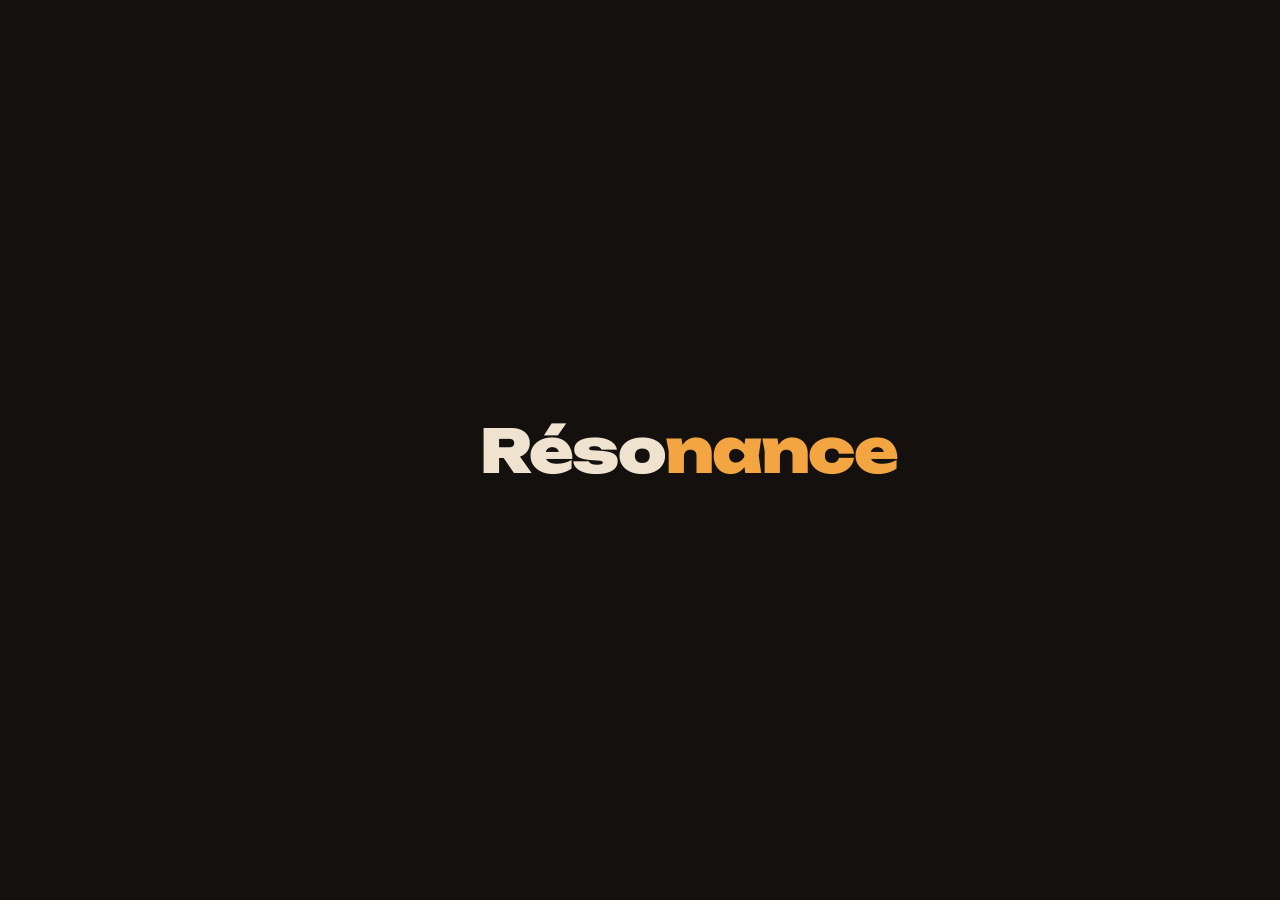
==== index.html @ 9dc9c5d4 "Accessibilité : jeu dans <main> (rendu identique), cache resonance-1.3.5, docs de cadrage Co-Authore" ====
<!doctype html><html lang="fr"><head><meta charset="utf-8">
<meta name="viewport" content="width=device-width,initial-scale=1,maximum-scale=1,user-scalable=no,viewport-fit=cover">
<meta http-equiv="Content-Security-Policy" content="default-src 'self'; script-src 'self' 'sha256-vw1AL+3OFJyM3kdV6psMzEwLmkHT+5RRcSeBgv981Lk='; style-src 'self' 'unsafe-inline'; img-src 'self' data: blob:; media-src 'self' data: blob:; font-src 'self' data:; connect-src 'self' data: blob:; worker-src 'self'; manifest-src 'self'; object-src 'none'; base-uri 'none'; form-action 'none'">
<style>[hidden]{display:none!important}body{margin:0;font:14px system-ui,sans-serif}img{max-width:100%}:root{padding-top:env(safe-area-inset-top,0px);padding-bottom:env(safe-area-inset-bottom,0px)}</style><meta name="theme-color" content="#13100e">
<meta name="description" content="Jeu de réflexion gratuit et hors ligne : croise deux ondes au même instant pour allumer les nœuds. Campagne, défi du jour, duel et mode zen, sur mobile et web.">
<meta name="mobile-web-app-capable" content="yes">
<meta name="apple-mobile-web-app-capable" content="yes">
<meta name="apple-mobile-web-app-status-bar-style" content="black-translucent">
<meta name="apple-mobile-web-app-title" content="Résonance">
<link rel="manifest" href="resonance.webmanifest">
<link rel="icon" type="image/png" href="icons/favicon-48.png">
<link rel="apple-touch-icon" href="icons/apple-touch-icon.png">
<title>Jeu de réflexion gratuit : croise les ondes | Résonance</title>
<link rel="canonical" href="https://resonance-jeu.github.io/">
<meta property="og:type" content="website">
<meta property="og:site_name" content="Résonance">
<meta property="og:locale" content="fr_FR">
<meta property="og:title" content="Jeu de réflexion gratuit : croise les ondes | Résonance">
<meta property="og:description" content="Jeu de réflexion gratuit et hors ligne : croise deux ondes au même instant pour allumer les nœuds. Campagne, défi du jour, duel et mode zen, sur mobile et web.">
<meta property="og:url" content="https://resonance-jeu.github.io/">
<meta property="og:image" content="https://resonance-jeu.github.io/og-image.png">
<meta property="og:image:width" content="1200">
<meta property="og:image:height" content="630">
<meta property="og:image:alt" content="Résonance : deux ondes concentriques qui se croisent sous un nœud safran">
<meta name="twitter:card" content="summary_large_image">
<link rel="preload" href="fonts/unbounded-latin-900-normal.woff2" as="font" type="font/woff2" crossorigin>
<link rel="stylesheet" href="css/polices.css?v=resonance-1.3.5">
<link rel="stylesheet" href="css/jeu.css?v=resonance-1.3.5">
</head><body>
<noscript><p style="padding:24px;font:16px/1.5 system-ui,sans-serif">Résonance est un jeu de réflexion gratuit : croise deux ondes au même instant pour allumer les nœuds. Jeu d'ondes tactile, jouable hors ligne sur mobile et dans le navigateur. Active JavaScript pour jouer.</p></noscript>

<main>
<canvas id="c" data-ia="a_canvas"></canvas>

<div class="hud" id="hud" hidden>
  <div class="l">
    <button class="menubtn" id="toMenu" data-ia="a_menu"><svg viewBox="0 0 16 16" fill="none" stroke="currentColor" stroke-width="1.8" stroke-linecap="round"><path d="M3 4h10M3 8h10M3 12h10"/></svg></button>
    <div><span id="lvlLabel"></span><b id="lvl">1</b></div>
  </div>
  <div class="pulses" id="pulses" data-ia="a_pulses"></div>
  <div class="r"><span id="scoreLabel"></span><b id="score">0</b></div>
</div>
<button class="freezebtn" id="freezeBtn" hidden data-ia="a_freeze"><span data-i="freeze"></span><b id="freezeN">0</b></button>

<div class="duel top" id="duelTop" hidden><span data-i="p2"></span><b id="d2">0</b><div class="pulses" id="dp2"></div></div>
<div class="duel bot" id="duelBot" hidden>
  <button class="menubtn" id="toMenu2" data-ia="a_menu"><svg viewBox="0 0 16 16" fill="none" stroke="currentColor" stroke-width="1.8" stroke-linecap="round"><path d="M3 4h10M3 8h10M3 12h10"/></svg></button>
  <span data-i="p1"></span><b id="d1">0</b><div class="pulses" id="dp1"></div>
</div>

<div class="edtop" id="edTop" hidden>
  <button class="menubtn" id="toMenu3" data-ia="a_menu"><svg viewBox="0 0 16 16" fill="none" stroke="currentColor" stroke-width="1.8" stroke-linecap="round"><path d="M3 4h10M3 8h10M3 12h10"/></svg></button>
  <div class="grow"><span data-i="ed_title"></span><b id="edCount"></b></div>
  <div class="stepper" data-ia="a_pulses_ed"><button id="pMinus" data-ia="a_minus">−</button><span id="pVal">3</span><button id="pPlus" data-ia="a_plus">+</button></div>
  <button class="btn small" id="edTest" data-i="ed_test"></button>
  <button class="btn small ghost" id="edCode" data-i="ed_code"></button>
</div>
<div class="edtools" id="edTools" hidden></div>

<div class="tip" id="tip" hidden></div>
<div class="banner" id="banner"></div>
<div class="toast" id="toast" role="status"></div>

<div class="overlay" id="menu" hidden>
  <h1><span class="kicker" data-i="kicker"></span> Réso<em>nance</em></h1>
  <p class="rules" data-i="rules"></p>
  <div class="modes">
    <button class="mode" id="mTuto"><strong data-i="m_tuto"></strong><small id="tutoLine"></small></button>
    <button class="mode" id="mCamp"><strong data-i="m_camp"></strong><small><span data-i="stars"></span> <b id="campStars">0</b></small></button>
    <button class="mode" id="mArcade"><strong data-i="m_arcade"></strong><small><span data-i="record"></span> <b id="bestArcade">0</b></small></button>
    <button class="mode" id="mDaily"><strong data-i="m_daily"></strong><small id="dailyLine"></small></button>
    <button class="mode" id="mPuzzle"><strong data-i="m_puzzle"></strong><small><span data-i="solved"></span> <b id="puzCount">0</b></small></button>
    <button class="mode" id="mChrono"><strong data-i="m_chrono"></strong><small><span data-i="record"></span> <b id="bestChrono">0</b></small></button>
    <button class="mode" id="mSurv"><strong data-i="m_surv"></strong><small><span data-i="record"></span> <b id="bestSurv">0 s</b></small></button>
    <button class="mode" id="mRhythm"><strong data-i="m_rhythm"></strong><small><span data-i="record"></span> <b id="bestRhythm">0</b></small></button>
    <button class="mode" id="mMelody"><strong data-i="m_melody"></strong><small><span data-i="record"></span> <b id="bestMelody">0</b></small></button>
    <button class="mode" id="mCoop"><strong data-i="m_coop"></strong><small><span data-i="level"></span> <b id="bestCoop">0</b></small></button>
    <button class="mode" id="mDuel"><strong data-i="m_duel"></strong><small data-i="duel_sub"></small></button>
    <button class="mode" id="mZen"><strong data-i="m_zen"></strong><small><span data-i="nodes"></span> <b id="zenCount">0</b></small></button>
    <button class="mode" id="mEditor"><strong data-i="m_editor"></strong><small data-i="editor_sub"></small></button>
  </div>
  <div class="themes">
    <div class="lbl" id="totalLine"></div>
    <div class="swatches" id="swatches"></div>
  </div>
  <div class="others">
    <div class="lbl" data-i="others"></div>
    <div class="others-list" id="othersList"></div>
  </div>
  <div class="links">
    <button class="linkbtn" id="openStats"><span data-i="link_ach"></span> · <span id="achCount">0</span></button>
    <button class="linkbtn" id="openSet" data-i="link_set"></button>
  </div>
</div>

<div class="overlay solid" id="campView" hidden>
  <div class="kicker" data-i="m_camp"></div>
  <h2 class="big" style="font-size:clamp(34px,10vw,60px)" data-i="camp_title"></h2>
  <p id="campSum"></p>
  <div id="campWorlds" style="display:grid;gap:4px;width:100%;max-width:620px"></div>
  <div class="row"><button class="btn" id="closeCamp" data-i="menu"></button></div>
</div>

<div class="overlay solid" id="setView" hidden>
  <div class="kicker" data-i="link_set"></div>
  <h2 class="big" style="font-size:clamp(34px,10vw,60px)" data-i="set_title"></h2>
  <div class="setrow"><div data-i="set_lang"></div><div class="seg wrap" data-k="lang" id="langSeg"></div></div>
  <div class="setrow"><div data-i="set_sound"></div><div class="seg" data-k="sound"><button data-v="1" data-i="on"></button><button data-v="0" data-i="off"></button></div></div>
  <div class="setrow"><div data-i="set_vib"></div><div class="seg" data-k="vib"><button data-v="1" data-i="on"></button><button data-v="0" data-i="off"></button></div></div>
  <div class="setrow"><div><span data-i="set_speed"></span><small data-i="set_speed_note"></small></div>
    <div class="seg" data-k="speed"><button data-v="0.8" data-i="slow"></button><button data-v="1" data-i="normal"></button><button data-v="1.2" data-i="fast"></button></div></div>
  <div class="setrow"><div><span data-i="set_cb"></span><small data-i="set_cb_note"></small></div>
    <div class="seg" data-k="cb"><button data-v="1" data-i="on"></button><button data-v="0" data-i="off"></button></div></div>
  <p class="legal"><a href="privacy.html" data-i="legal"></a></p>
  <div class="row"><button class="btn" id="closeSet" data-i="back"></button></div>
</div>

<div class="overlay solid" id="statsView" hidden>
  <div class="kicker" data-i="stats_kicker"></div>
  <h2 class="big" style="font-size:clamp(34px,10vw,60px)" data-i="stats_title"></h2>
  <div class="stats" id="statsGrid"></div>
  <h2 id="achHead"></h2>
  <ul class="ach" id="achList"></ul>
  <div class="row"><button class="btn" id="closeStats" data-i="back"></button></div>
</div>

<div class="overlay" id="end" hidden>
  <div class="kicker" id="endKicker"></div>
  <h2 class="big" id="endTitle" style="font-size:clamp(36px,11vw,64px)"></h2>
  <p id="endMsg"></p>
  <p id="endExtra" class="end-extra" hidden></p>
  <div id="sharePrev" class="share-prev" role="img" hidden><pre aria-hidden="true"></pre></div>
  <label for="shareBox" id="shareLbl" class="share-lbl" data-i="st_manual" hidden></label>
  <textarea class="share" id="shareBox" hidden data-ia="a_text"></textarea>
  <p id="shareStatus" class="sr-status" role="status" aria-live="polite"></p>
  <div class="row" id="endBtns"></div>
</div>

<div class="fade" id="fade"></div>
<div class="splash" id="splash" role="button" data-ia="a_splash">
  <div class="sp-stage"><i></i><i></i><i></i><div class="sp-title">Réso<em>nance</em></div></div>
</div>

</main>

<script src="defi.js"></script>
<script src="share-card.js?v=resonance-1.3.5"></script>
<script src="js/moteur.js?v=resonance-1.3.5"></script>

<script src="js/i18n.js?v=resonance-1.3.5"></script>
<script src="js/i18n/fr.js?v=resonance-1.3.5"></script>
<script src="js/i18n/en.js?v=resonance-1.3.5"></script>
<script src="js/i18n/es.js?v=resonance-1.3.5"></script>
<script src="js/i18n/de.js?v=resonance-1.3.5"></script>
<script src="js/i18n/it.js?v=resonance-1.3.5"></script>
<script src="js/i18n/pt.js?v=resonance-1.3.5"></script>

<script src="js/puzzles.js?v=resonance-1.3.5"></script>
<script src="js/socle.js?v=resonance-1.3.5"></script>
<script src="js/niveaux.js?v=resonance-1.3.5"></script>
<script src="js/partie.js?v=resonance-1.3.5"></script>
<script src="js/fins.js?v=resonance-1.3.5"></script>
<script src="js/ecrans.js?v=resonance-1.3.5"></script>
<script src="js/rendu.js?v=resonance-1.3.5"></script>
<script src="js/demarrage.js?v=resonance-1.3.5"></script>

<script>
if('serviceWorker' in navigator){ addEventListener('load',()=>{ navigator.serviceWorker.register('sw.js').catch(()=>{}); }); }
</script>
<script type="application/ld+json">
{
  "@context": "https://schema.org",
  "@type": "VideoGame",
  "name": "Résonance",
  "url": "https://resonance-jeu.github.io/",
  "description": "Jeu de réflexion gratuit et hors ligne : croise deux ondes au même instant pour allumer les nœuds. Campagne, défi du jour, duel et mode zen, sur mobile et web.",
  "image": "https://resonance-jeu.github.io/og-image.png",
  "inLanguage": [
    "fr",
    "en",
    "es",
    "de",
    "it",
    "pt"
  ],
  "genre": [
    "Réflexion",
    "Puzzle",
    "Rythme"
  ],
  "gamePlatform": [
    "Android",
    "Navigateur web"
  ],
  "applicationCategory": "GameApplication",
  "operatingSystem": "Android, Web",
  "isAccessibleForFree": true,
  "offers": {
    "@type": "Offer",
    "price": "0",
    "priceCurrency": "EUR"
  },
  "author": {
    "@type": "Person",
    "name": "Aulit42369",
    "url": "https://aulit42369.github.io/Site/"
  }
}
</script>
</body></html>
---- css/polices.css ----
@font-face{font-family:'Unbounded';font-style:normal;font-weight:400;font-display:swap;src:url(../fonts/unbounded-latin-400-normal.woff2) format('woff2');unicode-range:U+0000-00FF,U+0131,U+0152-0153,U+02BB-02BC,U+02C6,U+02DA,U+02DC,U+0304,U+0308,U+0329,U+2000-206F,U+20AC,U+2122,U+2191,U+2193,U+2212,U+2215,U+FEFF,U+FFFD}@font-face{font-family:'Unbounded';font-style:normal;font-weight:400;font-display:swap;src:url(../fonts/unbounded-latin-ext-400-normal.woff2) format('woff2');unicode-range:U+0100-02BA,U+02BD-02C5,U+02C7-02CC,U+02CE-02D7,U+02DD-02FF,U+0304,U+0308,U+0329,U+1D00-1DBF,U+1E00-1E9F,U+1EF2-1EFF,U+2020,U+20A0-20AB,U+20AD-20C0,U+2113,U+2C60-2C7F,U+A720-A7FF}@font-face{font-family:'Unbounded';font-style:normal;font-weight:700;font-display:swap;src:url(../fonts/unbounded-latin-700-normal.woff2) format('woff2');unicode-range:U+0000-00FF,U+0131,U+0152-0153,U+02BB-02BC,U+02C6,U+02DA,U+02DC,U+0304,U+0308,U+0329,U+2000-206F,U+20AC,U+2122,U+2191,U+2193,U+2212,U+2215,U+FEFF,U+FFFD}@font-face{font-family:'Unbounded';font-style:normal;font-weight:700;font-display:swap;src:url(../fonts/unbounded-latin-ext-700-normal.woff2) format('woff2');unicode-range:U+0100-02BA,U+02BD-02C5,U+02C7-02CC,U+02CE-02D7,U+02DD-02FF,U+0304,U+0308,U+0329,U+1D00-1DBF,U+1E00-1E9F,U+1EF2-1EFF,U+2020,U+20A0-20AB,U+20AD-20C0,U+2113,U+2C60-2C7F,U+A720-A7FF}@font-face{font-family:'Unbounded';font-style:normal;font-weight:900;font-display:swap;src:url(../fonts/unbounded-latin-900-normal.woff2) format('woff2');unicode-range:U+0000-00FF,U+0131,U+0152-0153,U+02BB-02BC,U+02C6,U+02DA,U+02DC,U+0304,U+0308,U+0329,U+2000-206F,U+20AC,U+2122,U+2191,U+2193,U+2212,U+2215,U+FEFF,U+FFFD}@font-face{font-family:'Unbounded';font-style:normal;font-weight:900;font-display:swap;src:url(../fonts/unbounded-latin-ext-900-normal.woff2) format('woff2');unicode-range:U+0100-02BA,U+02BD-02C5,U+02C7-02CC,U+02CE-02D7,U+02DD-02FF,U+0304,U+0308,U+0329,U+1D00-1DBF,U+1E00-1E9F,U+1EF2-1EFF,U+2020,U+20A0-20AB,U+20AD-20C0,U+2113,U+2C60-2C7F,U+A720-A7FF}@font-face{font-family:'IBM Plex Mono';font-style:normal;font-weight:400;font-display:swap;src:url(../fonts/ibm-plex-mono-latin-400-normal.woff2) format('woff2');unicode-range:U+0000-00FF,U+0131,U+0152-0153,U+02BB-02BC,U+02C6,U+02DA,U+02DC,U+0304,U+0308,U+0329,U+2000-206F,U+20AC,U+2122,U+2191,U+2193,U+2212,U+2215,U+FEFF,U+FFFD}@font-face{font-family:'IBM Plex Mono';font-style:normal;font-weight:400;font-display:swap;src:url(../fonts/ibm-plex-mono-latin-ext-400-normal.woff2) format('woff2');unicode-range:U+0100-02BA,U+02BD-02C5,U+02C7-02CC,U+02CE-02D7,U+02DD-02FF,U+0304,U+0308,U+0329,U+1D00-1DBF,U+1E00-1E9F,U+1EF2-1EFF,U+2020,U+20A0-20AB,U+20AD-20C0,U+2113,U+2C60-2C7F,U+A720-A7FF}@font-face{font-family:'IBM Plex Mono';font-style:normal;font-weight:500;font-display:swap;src:url(../fonts/ibm-plex-mono-latin-500-normal.woff2) format('woff2');unicode-range:U+0000-00FF,U+0131,U+0152-0153,U+02BB-02BC,U+02C6,U+02DA,U+02DC,U+0304,U+0308,U+0329,U+2000-206F,U+20AC,U+2122,U+2191,U+2193,U+2212,U+2215,U+FEFF,U+FFFD}@font-face{font-family:'IBM Plex Mono';font-style:normal;font-weight:500;font-display:swap;src:url(../fonts/ibm-plex-mono-latin-ext-500-normal.woff2) format('woff2');unicode-range:U+0100-02BA,U+02BD-02C5,U+02C7-02CC,U+02CE-02D7,U+02DD-02FF,U+0304,U+0308,U+0329,U+1D00-1DBF,U+1E00-1E9F,U+1EF2-1EFF,U+2020,U+20A0-20AB,U+20AD-20C0,U+2113,U+2C60-2C7F,U+A720-A7FF}
---- css/jeu.css ----
/* Layout: plein écran, canvas sous un HUD fin ; palettes à débloquer, « Seiche » par défaut. */
:root{
  --ink:#13100e; --bone:#efe3cf; --saffron:#f2a541; --rose:#d9776b; --dust:#8a7d6c; --p2:#6fc2c0;
  --f-display:"Unbounded", "Arial Black", system-ui, sans-serif;
  --f-mono:"IBM Plex Mono", ui-monospace, "SFMono-Regular", Menlo, monospace;
  color-scheme:dark;
}
html,body{height:100%;margin:0;background:var(--ink);color:var(--bone);overflow:hidden;
  overscroll-behavior:none;-webkit-user-select:none;user-select:none;-webkit-tap-highlight-color:transparent}
canvas{position:fixed;inset:0;width:100%;height:100%;display:block;touch-action:none}
button{font:inherit}
.hud{position:fixed;top:0;left:0;right:0;padding:calc(env(safe-area-inset-top,0px) + 12px) 16px 0;
  display:grid;grid-template-columns:1fr auto 1fr;align-items:center;gap:12px;pointer-events:none;
  font-family:var(--f-mono);font-size:11px;letter-spacing:.12em;text-transform:uppercase;color:var(--dust)}
.hud b{display:block;font-family:var(--f-display);font-weight:700;font-size:19px;letter-spacing:0;color:var(--bone);
  font-variant-numeric:tabular-nums;text-transform:none;white-space:nowrap}
.hud .l{display:flex;align-items:center;gap:12px;min-width:0}
.hud .r{text-align:right}
.menubtn{pointer-events:auto;width:38px;height:38px;border-radius:50%;border:1.5px solid color-mix(in srgb,var(--bone) 35%,transparent);
  background:transparent;color:var(--bone);display:grid;place-items:center;cursor:pointer;flex:none;padding:0}
.menubtn:focus-visible{outline:2px solid var(--saffron);outline-offset:2px}
.menubtn svg{width:16px;height:16px}
.pulses{display:flex;gap:6px;justify-content:center;flex-wrap:wrap;max-width:40vw}
.pulses i{width:9px;height:9px;border-radius:50%;border:1.5px solid currentColor;display:block;color:var(--bone)}
.pulses i.on{background:currentColor}
.pulses .inf{font-family:var(--f-display);font-size:20px;color:var(--bone);letter-spacing:0}
.duel{position:fixed;left:0;right:0;padding:0 16px;display:flex;align-items:center;gap:12px;pointer-events:none;
  font-family:var(--f-mono);font-size:11px;letter-spacing:.12em;text-transform:uppercase;color:var(--dust)}
.duel b{font-family:var(--f-display);font-size:18px;letter-spacing:0;font-variant-numeric:tabular-nums}
.duel .pulses{justify-content:flex-start;max-width:none;flex:1}
.duel.bot{bottom:0;padding-bottom:calc(env(safe-area-inset-bottom,0px) + 14px)}
.duel.top{top:0;padding-bottom:calc(env(safe-area-inset-top,0px) + 14px);transform:rotate(180deg)}
.duel.bot b,.duel.bot .pulses i{color:var(--saffron)}
.duel.top b,.duel.top .pulses i{color:var(--p2)}
.freezebtn{position:fixed;right:16px;bottom:calc(env(safe-area-inset-bottom,0px) + 18px);font-family:var(--f-mono);font-size:12px;letter-spacing:.08em;
  padding:10px 14px;border-radius:999px;border:1.5px solid var(--p2);background:transparent;color:var(--p2);cursor:pointer}
.freezebtn b{font-family:var(--f-display);margin-left:4px}
.freezebtn.armed{background:var(--p2);color:var(--ink)}
.tip{position:fixed;left:18px;right:18px;bottom:calc(env(safe-area-inset-bottom,0px) + 22px);text-align:center;
  font-family:var(--f-mono);font-size:13px;line-height:1.5;color:var(--dust);pointer-events:none;
  max-width:36ch;margin:0 auto;transition:opacity .6s}
.tip.mid{bottom:auto;top:50%;transform:translateY(-50%)}
.tip.high{bottom:calc(env(safe-area-inset-bottom,0px) + 70px)}
.tip.strong{color:var(--bone)}
.toast{position:fixed;left:50%;top:calc(env(safe-area-inset-top,0px) + 62px);transform:translate(-50%,-12px);opacity:0;
  background:var(--saffron);color:var(--ink);font-family:var(--f-mono);font-size:12px;letter-spacing:.06em;padding:8px 14px;border-radius:999px;
  pointer-events:none;transition:opacity .3s, transform .3s;white-space:nowrap;max-width:calc(100vw - 32px);overflow:hidden;text-overflow:ellipsis;z-index:30}
.toast.show{opacity:1;transform:translate(-50%,0)}
.overlay{position:fixed;inset:0;display:flex;flex-direction:column;align-items:flex-start;justify-content:flex-start;
  padding:calc(env(safe-area-inset-top,0px) + 24px) 20px calc(env(safe-area-inset-bottom,0px) + 28px);gap:16px;overflow-y:auto;
  background:linear-gradient(to top, color-mix(in srgb,var(--ink) 97%,transparent) 60%, color-mix(in srgb,var(--ink) 60%,transparent) 85%, transparent)}
.overlay.solid{background:var(--ink)}
.overlay > :first-child{margin-top:auto}
.overlay h1,.overlay h2.big{font-family:var(--f-display);font-weight:900;font-size:clamp(44px,15vw,92px);line-height:.9;margin:0;letter-spacing:-.03em;text-wrap:balance}
.overlay h1{font-size:clamp(34px,12vw,92px)} /* « Résonance » fait ~6,9× sa taille : 15vw débordait sur téléphone */
.overlay h1 em,.overlay h2.big em{font-style:normal;color:var(--saffron)}
.overlay h2{font-family:var(--f-display);font-weight:700;font-size:20px;margin:8px 0 0}
.overlay .kicker{font-family:var(--f-mono);font-size:12px;letter-spacing:.18em;text-transform:uppercase;color:var(--saffron)}
.overlay h1 .kicker{display:block;font-weight:400;line-height:normal;margin-bottom:16px}
.overlay p{font-family:var(--f-mono);font-size:14px;line-height:1.6;color:var(--bone);margin:0;max-width:38ch;opacity:.85}
.rules{font-family:var(--f-mono);font-size:13px;line-height:1.55;color:var(--bone);opacity:.8;max-width:40ch;margin:0}
.modes{display:grid;grid-template-columns:repeat(auto-fill,minmax(150px,1fr));gap:8px;width:100%;max-width:620px}
.mode{display:flex;flex-direction:column;align-items:flex-start;gap:4px;text-align:left;cursor:pointer;min-width:0;
  padding:11px 14px;border-radius:16px;border:1.5px solid color-mix(in srgb,var(--bone) 25%,transparent);background:transparent;color:var(--bone)}
.mode strong{font-family:var(--f-display);font-weight:700;font-size:14px}
.mode small{font-family:var(--f-mono);font-size:11px;color:var(--dust);letter-spacing:.04em}
.mode small b{color:var(--bone);font-weight:500;font-variant-numeric:tabular-nums}
.mode.primary{background:var(--saffron);border-color:var(--saffron);color:var(--ink)}
.mode.primary small,.mode.primary small b{color:var(--ink)}
.mode:focus-visible,.btn:focus-visible,.sw:focus-visible,.tool:focus-visible,.linkbtn:focus-visible,.seg button:focus-visible,.cell:focus-visible{outline:2px solid var(--bone);outline-offset:3px}
a.mode{text-decoration:none}
.others{display:flex;flex-direction:column;gap:8px;width:100%;max-width:620px}
.others-list{display:grid;grid-template-columns:repeat(auto-fill,minmax(170px,1fr));gap:8px}
.mode.other{border-color:color-mix(in srgb,var(--p2) 45%,transparent)}
.mode.other strong span{color:var(--p2)}
.themes{display:flex;flex-direction:column;gap:8px;width:100%;max-width:620px}
.lbl{font-family:var(--f-mono);font-size:11px;letter-spacing:.14em;text-transform:uppercase;color:var(--dust)}
.swatches{display:flex;gap:10px;flex-wrap:wrap;align-items:flex-end}
.sw{display:flex;flex-direction:column;align-items:center;gap:4px;background:none;border:0;cursor:pointer;padding:2px;color:var(--dust);
  font-family:var(--f-mono);font-size:10px;letter-spacing:.06em}
.sw span{width:40px;height:40px;border-radius:50%;display:block;border:2px solid transparent}
.sw.sel span{border-color:var(--bone)}
.sw.locked span{opacity:.35}
.sw.locked{cursor:default}
.links{display:flex;gap:18px;flex-wrap:wrap}
.linkbtn{background:none;border:0;color:var(--bone);font-family:var(--f-mono);font-size:12px;letter-spacing:.12em;text-transform:uppercase;
  padding:8px 0;cursor:pointer;text-decoration:underline;text-underline-offset:4px}
.btn{font-family:var(--f-display);font-weight:700;font-size:15px;padding:14px 24px;min-height:48px;border:0;border-radius:999px;background:var(--saffron);color:var(--ink);cursor:pointer}
.btn.ghost{background:transparent;color:var(--bone);border:1.5px solid var(--bone)}
.btn.small{font-size:13px;padding:10px 16px}
.row{display:flex;gap:10px;flex-wrap:wrap}
#dailyLine{color:var(--bone);opacity:.82}
.flame{display:inline-flex;align-items:center;gap:3px;margin-left:8px;color:var(--saffron);font-weight:500;font-variant-numeric:tabular-nums}
.flame svg{width:9px;height:12px;fill:currentColor;transform-origin:50% 100%;animation:flick 1.8s ease-in-out infinite}
@keyframes flick{0%,100%{transform:scaleY(1)}50%{transform:scaleY(.86) skewX(-4deg)}}
.share-prev{width:100%;max-width:420px;box-sizing:border-box;margin:0;padding:12px 16px;border-radius:12px;
  background:color-mix(in srgb,var(--bone) 6%,var(--ink));border-left:3px solid var(--saffron);box-shadow:inset 0 0 0 1px color-mix(in srgb,var(--rose) 22%,transparent)}
.share-prev pre{margin:0;font-family:var(--f-mono);font-size:13px;line-height:1.55;color:var(--bone);white-space:pre-wrap;word-break:break-word}
.end-extra{white-space:pre-line}
.end-extra .flame{margin:0 6px 0 0}
.sr-status{font-family:var(--f-mono);font-size:12px;color:var(--saffron);min-height:1em;margin:0}
.share-lbl{font-family:var(--f-mono);font-size:12px;color:var(--bone)}
.share{width:100%;max-width:420px;min-height:130px;font-family:var(--f-mono);font-size:13px;line-height:1.5;box-sizing:border-box;
  background:color-mix(in srgb,var(--bone) 8%,var(--ink));color:var(--bone);border:1px solid color-mix(in srgb,var(--bone) 25%,transparent);
  border-radius:12px;padding:12px;resize:none;-webkit-user-select:text;user-select:text;word-break:break-all}
.stats{display:grid;grid-template-columns:repeat(auto-fill,minmax(140px,1fr));gap:8px 16px;width:100%;max-width:620px}
.stats div{font-family:var(--f-mono);font-size:11px;letter-spacing:.1em;text-transform:uppercase;color:var(--dust)}
.stats b{display:block;font-family:var(--f-display);font-size:20px;letter-spacing:0;color:var(--bone);font-variant-numeric:tabular-nums}
.ach{display:grid;gap:6px;width:100%;max-width:620px;margin:0;padding:0;list-style:none}
.ach li{display:grid;grid-template-columns:22px 1fr;gap:10px;align-items:start;font-family:var(--f-mono);font-size:13px;line-height:1.4;color:var(--dust)}
.ach li i{width:14px;height:14px;border-radius:50%;border:1.5px solid var(--dust);margin-top:2px;font-style:normal}
.ach li.on{color:var(--bone)}
.ach li.on i{background:var(--saffron);border-color:var(--saffron)}
.ach li span b{font-weight:500;color:inherit}
.setrow{display:flex;justify-content:space-between;align-items:center;gap:16px;width:100%;max-width:520px;flex-wrap:wrap;
  padding:12px 0;border-bottom:1px solid color-mix(in srgb,var(--bone) 12%,transparent)}
.setrow > div{font-family:var(--f-mono);font-size:14px;color:var(--bone);min-width:0}
.setrow small{display:block;font-size:11.5px;color:var(--dust);margin-top:2px;max-width:34ch}
.legal{margin:18px 0 0;font-size:13px}.legal a{color:var(--saffron);display:inline-block;padding:10px 4px}
.seg{display:flex;border:1.5px solid color-mix(in srgb,var(--bone) 30%,transparent);border-radius:999px;overflow:hidden}
.seg button{background:transparent;border:0;color:var(--bone);font-family:var(--f-mono);font-size:12px;padding:8px 12px;cursor:pointer}
.seg button.on{background:var(--bone);color:var(--ink)}
.world{width:100%;max-width:620px;display:grid;gap:8px;padding:12px 0;border-bottom:1px solid color-mix(in srgb,var(--bone) 12%,transparent)}
.world h3{margin:0;font-family:var(--f-display);font-size:18px;display:flex;justify-content:space-between;align-items:baseline;gap:8px}
.world h3 span{font-family:var(--f-mono);font-size:12px;color:var(--dust);font-weight:400}
.world p{font-size:12.5px;margin:0;color:var(--dust);opacity:1}
.cells{display:grid;grid-template-columns:repeat(5,1fr);gap:6px}
.cell{aspect-ratio:1.15;max-width:100%;border-radius:12px;border:1.5px solid color-mix(in srgb,var(--bone) 25%,transparent);background:transparent;
  color:var(--bone);font-family:var(--f-display);font-size:14px;display:flex;flex-direction:column;align-items:center;justify-content:center;gap:2px;cursor:pointer;padding:0}
.cell small{font-family:var(--f-mono);font-size:10px;color:var(--saffron);letter-spacing:.05em}
.cell.boss{border-color:var(--rose);color:var(--rose)}
.cell.locked{opacity:.3;cursor:default}
.cell.done{border-color:var(--saffron)}
.world.locked{opacity:.45}
.edtools{position:fixed;left:0;right:0;bottom:0;padding:10px 12px calc(env(safe-area-inset-bottom,0px) + 12px);display:flex;gap:6px;overflow-x:auto;
  background:color-mix(in srgb,var(--ink) 92%,transparent);border-top:1px solid color-mix(in srgb,var(--bone) 15%,transparent)}
.tool{flex:none;font-family:var(--f-mono);font-size:12px;padding:9px 12px;border-radius:999px;border:1.5px solid color-mix(in srgb,var(--bone) 30%,transparent);
  background:transparent;color:var(--bone);cursor:pointer;white-space:nowrap}
.tool.sel{background:var(--bone);color:var(--ink);border-color:var(--bone)}
.edtop{position:fixed;top:0;left:0;right:0;padding:calc(env(safe-area-inset-top,0px) + 12px) 12px 0;display:flex;align-items:center;gap:8px;flex-wrap:wrap}
.edtop .grow{flex:1;min-width:0;font-family:var(--f-mono);font-size:11px;letter-spacing:.1em;text-transform:uppercase;color:var(--dust)}
.edtop .grow b{display:block;font-family:var(--f-display);font-size:16px;letter-spacing:0;color:var(--bone);text-transform:none}
.stepper{display:flex;align-items:center;gap:4px;font-family:var(--f-mono);font-size:12px;color:var(--bone)}
.stepper button{width:30px;height:30px;border-radius:50%;border:1.5px solid color-mix(in srgb,var(--bone) 30%,transparent);background:transparent;color:var(--bone);cursor:pointer;padding:0}
.banner{position:fixed;left:16px;right:16px;top:42%;text-align:center;font-family:var(--f-display);font-weight:900;
  font-size:clamp(30px,10vw,56px);color:var(--saffron);pointer-events:none;letter-spacing:-.02em;opacity:0;transform:scale(.9);transition:opacity .35s, transform .35s}
.banner.show{opacity:1;transform:scale(1)}
.banner small{display:block;font-family:var(--f-mono);font-weight:400;font-size:13px;letter-spacing:.14em;color:var(--bone);text-transform:uppercase;margin-top:8px}
.fade{position:fixed;inset:0;background:var(--ink);opacity:0;pointer-events:none;transition:opacity .22s;z-index:40}
.fade.on{opacity:1}
.splash{position:fixed;inset:0;background:var(--ink);display:grid;place-items:center;z-index:50;transition:opacity .5s;cursor:pointer}
.splash.hide{opacity:0;pointer-events:none}
.sp-stage{position:relative;width:min(70vw,320px);aspect-ratio:1;display:grid;place-items:center}
.sp-stage i{position:absolute;inset:0;border-radius:50%;border:1.5px solid var(--bone);opacity:0;animation:sp 2.4s cubic-bezier(.2,.6,.3,1) infinite}
.sp-stage i:nth-child(2){animation-delay:.6s;border-color:var(--saffron)}
.sp-stage i:nth-child(3){animation-delay:1.2s;border-color:var(--rose)}
.sp-title{font-family:var(--f-display);font-weight:900;font-size:clamp(34px,11vw,60px);letter-spacing:-.03em;position:relative}
.sp-title em{font-style:normal;color:var(--saffron)}
@keyframes sp{0%{transform:scale(.1);opacity:.9}100%{transform:scale(1.25);opacity:0}}
@media (prefers-reduced-motion: reduce){ .banner,.tip,.toast,.fade,.splash{transition:none} .sp-stage i{animation:none;opacity:.4} .flame svg{animation:none} }
.seg.wrap{flex-wrap:wrap;border-radius:16px}
.seg.wrap button{flex:1 0 auto}
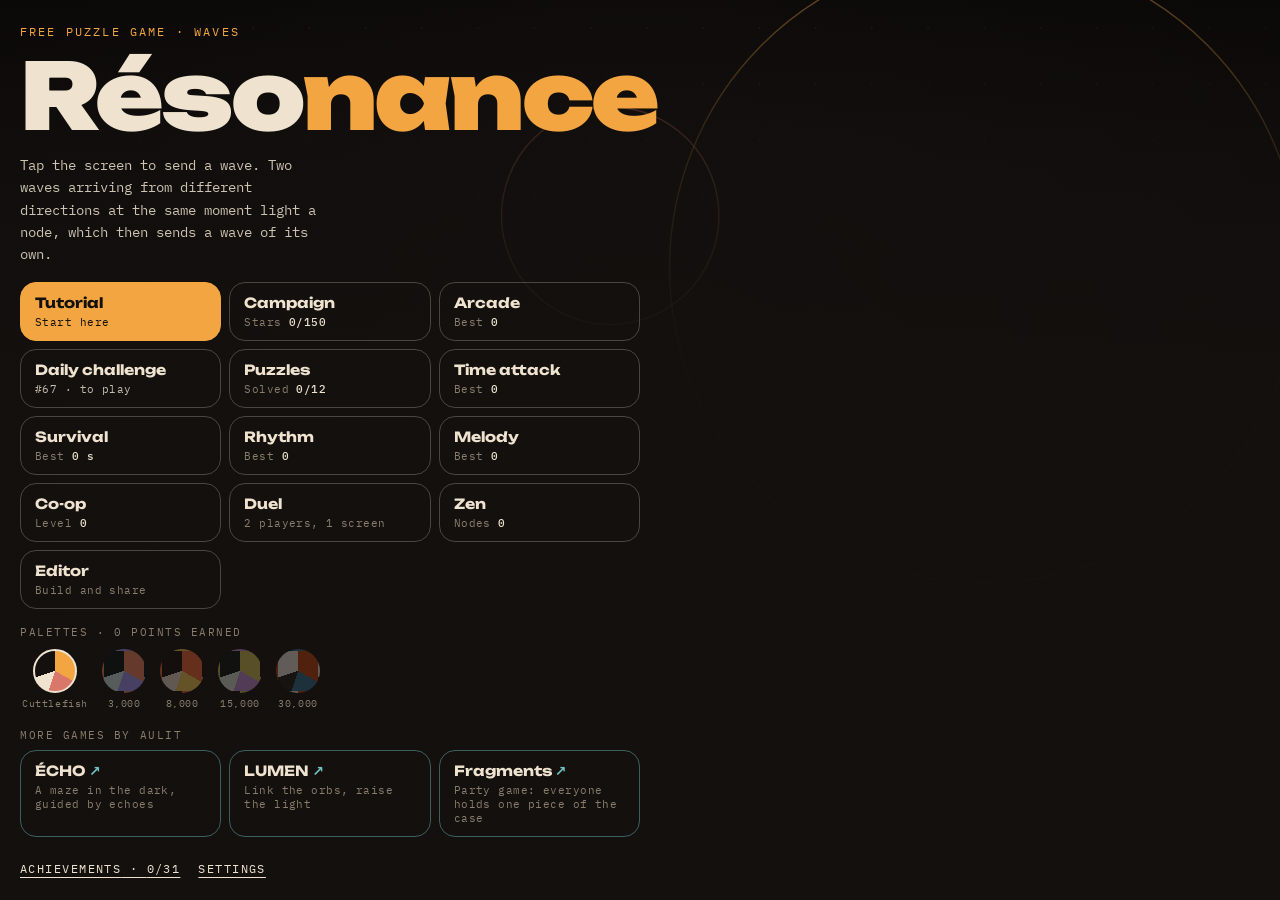
==== commit 0a839d1d: "Animations R1 (compteur de chaîne), R2 (coup parfait), R5 (étoiles de campagne) ; cache 1.3.12 Co-Au" ====
--- a/index.html
+++ b/index.html
@@ -1,31 +1,31 @@
 <!doctype html><html lang="fr"><head><meta charset="utf-8">
-<meta name="viewport" content="width=device-width,initial-scale=1,maximum-scale=1,user-scalable=no,viewport-fit=cover">
-<meta http-equiv="Content-Security-Policy" content="default-src 'self'; script-src 'self' 'sha256-vw1AL+3OFJyM3kdV6psMzEwLmkHT+5RRcSeBgv981Lk='; style-src 'self' 'unsafe-inline'; img-src 'self' data: blob:; media-src 'self' data: blob:; font-src 'self' data:; connect-src 'self' data: blob:; worker-src 'self'; manifest-src 'self'; object-src 'none'; base-uri 'none'; form-action 'none'">
+<meta name="viewport" content="width=device-width,initial-scale=1,viewport-fit=cover">
+<meta http-equiv="Content-Security-Policy" content="default-src 'self'; script-src 'self' https://gc.zgo.at; style-src 'self' 'unsafe-inline'; img-src 'self' data: https://aulit42369.goatcounter.com; media-src 'self'; font-src 'self'; connect-src 'self' https://aulit42369.goatcounter.com; worker-src 'self'; manifest-src 'self'; object-src 'none'; base-uri 'none'; form-action 'none'">
 <style>[hidden]{display:none!important}body{margin:0;font:14px system-ui,sans-serif}img{max-width:100%}:root{padding-top:env(safe-area-inset-top,0px);padding-bottom:env(safe-area-inset-bottom,0px)}</style><meta name="theme-color" content="#13100e">
-<meta name="description" content="Jeu de réflexion gratuit et hors ligne : croise deux ondes au même instant pour allumer les nœuds. Campagne, défi du jour, duel et mode zen, sur mobile et web.">
+<meta name="description" content="Deux ondes se propagent. Quand elles arrivent ensemble sur un nœud, il s'allume. À toi de trouver comment les faire se croiser.">
 <meta name="mobile-web-app-capable" content="yes">
 <meta name="apple-mobile-web-app-capable" content="yes">
 <meta name="apple-mobile-web-app-status-bar-style" content="black-translucent">
 <meta name="apple-mobile-web-app-title" content="Résonance">
-<link rel="manifest" href="resonance.webmanifest">
+<link rel="manifest" href="manifest.webmanifest">
 <link rel="icon" type="image/png" href="icons/favicon-48.png">
 <link rel="apple-touch-icon" href="icons/apple-touch-icon.png">
 <title>Jeu de réflexion gratuit : croise les ondes | Résonance</title>
-<link rel="canonical" href="https://resonance-jeu.github.io/">
+<link rel="canonical" href="https://resonance.aulit42369.fr/">
 <meta property="og:type" content="website">
 <meta property="og:site_name" content="Résonance">
 <meta property="og:locale" content="fr_FR">
 <meta property="og:title" content="Jeu de réflexion gratuit : croise les ondes | Résonance">
-<meta property="og:description" content="Jeu de réflexion gratuit et hors ligne : croise deux ondes au même instant pour allumer les nœuds. Campagne, défi du jour, duel et mode zen, sur mobile et web.">
-<meta property="og:url" content="https://resonance-jeu.github.io/">
-<meta property="og:image" content="https://resonance-jeu.github.io/og-image.png">
+<meta property="og:description" content="Deux ondes se propagent. Quand elles arrivent ensemble sur un nœud, il s'allume. À toi de trouver comment les faire se croiser.">
+<meta property="og:url" content="https://resonance.aulit42369.fr/">
+<meta property="og:image" content="https://resonance.aulit42369.fr/og-image.png">
 <meta property="og:image:width" content="1200">
 <meta property="og:image:height" content="630">
 <meta property="og:image:alt" content="Résonance : deux ondes concentriques qui se croisent sous un nœud safran">
 <meta name="twitter:card" content="summary_large_image">
 <link rel="preload" href="fonts/unbounded-latin-900-normal.woff2" as="font" type="font/woff2" crossorigin>
-<link rel="stylesheet" href="css/polices.css?v=resonance-1.3.5">
-<link rel="stylesheet" href="css/jeu.css?v=resonance-1.3.5">
+<link rel="stylesheet" href="css/polices.css?v=resonance-1.3.12">
+<link rel="stylesheet" href="css/jeu.css?v=resonance-1.3.12">
 </head><body>
 <noscript><p style="padding:24px;font:16px/1.5 system-ui,sans-serif">Résonance est un jeu de réflexion gratuit : croise deux ondes au même instant pour allumer les nœuds. Jeu d'ondes tactile, jouable hors ligne sur mobile et dans le navigateur. Active JavaScript pour jouer.</p></noscript>
 
@@ -144,37 +144,34 @@
 </main>
 
 <script src="defi.js"></script>
-<script src="share-card.js?v=resonance-1.3.5"></script>
-<script src="js/moteur.js?v=resonance-1.3.5"></script>
-
-<script src="js/i18n.js?v=resonance-1.3.5"></script>
-<script src="js/i18n/fr.js?v=resonance-1.3.5"></script>
-<script src="js/i18n/en.js?v=resonance-1.3.5"></script>
-<script src="js/i18n/es.js?v=resonance-1.3.5"></script>
-<script src="js/i18n/de.js?v=resonance-1.3.5"></script>
-<script src="js/i18n/it.js?v=resonance-1.3.5"></script>
-<script src="js/i18n/pt.js?v=resonance-1.3.5"></script>
-
-<script src="js/puzzles.js?v=resonance-1.3.5"></script>
-<script src="js/socle.js?v=resonance-1.3.5"></script>
-<script src="js/niveaux.js?v=resonance-1.3.5"></script>
-<script src="js/partie.js?v=resonance-1.3.5"></script>
-<script src="js/fins.js?v=resonance-1.3.5"></script>
-<script src="js/ecrans.js?v=resonance-1.3.5"></script>
-<script src="js/rendu.js?v=resonance-1.3.5"></script>
-<script src="js/demarrage.js?v=resonance-1.3.5"></script>
-
-<script>
-if('serviceWorker' in navigator){ addEventListener('load',()=>{ navigator.serviceWorker.register('sw.js').catch(()=>{}); }); }
-</script>
+<script src="share-card.js?v=resonance-1.3.12"></script>
+<script src="js/moteur.js?v=resonance-1.3.12"></script>
+
+<script src="js/i18n.js?v=resonance-1.3.12"></script>
+<script src="js/i18n/fr.js?v=resonance-1.3.12"></script>
+<script src="js/i18n/en.js?v=resonance-1.3.12"></script>
+<script src="js/i18n/es.js?v=resonance-1.3.12"></script>
+<script src="js/i18n/de.js?v=resonance-1.3.12"></script>
+<script src="js/i18n/it.js?v=resonance-1.3.12"></script>
+<script src="js/i18n/pt.js?v=resonance-1.3.12"></script>
+
+<script src="js/puzzles.js?v=resonance-1.3.12"></script>
+<script src="js/socle.js?v=resonance-1.3.12"></script>
+<script src="js/niveaux.js?v=resonance-1.3.12"></script>
+<script src="js/partie.js?v=resonance-1.3.12"></script>
+<script src="js/fins.js?v=resonance-1.3.12"></script>
+<script src="js/ecrans.js?v=resonance-1.3.12"></script>
+<script src="js/rendu.js?v=resonance-1.3.12"></script>
+<script src="js/demarrage.js?v=resonance-1.3.12"></script>
+
 <script type="application/ld+json">
 {
   "@context": "https://schema.org",
   "@type": "VideoGame",
   "name": "Résonance",
-  "url": "https://resonance-jeu.github.io/",
-  "description": "Jeu de réflexion gratuit et hors ligne : croise deux ondes au même instant pour allumer les nœuds. Campagne, défi du jour, duel et mode zen, sur mobile et web.",
-  "image": "https://resonance-jeu.github.io/og-image.png",
+  "url": "https://resonance.aulit42369.fr/",
+  "description": "Deux ondes se propagent. Quand elles arrivent ensemble sur un nœud, il s'allume. À toi de trouver comment les faire se croiser.",
+  "image": "https://resonance.aulit42369.fr/og-image.png",
   "inLanguage": [
     "fr",
     "en",
@@ -203,8 +200,10 @@
   "author": {
     "@type": "Person",
     "name": "Aulit42369",
-    "url": "https://aulit42369.github.io/Site/"
+    "url": "https://aulit42369.fr/Site/"
   }
 }
 </script>
+<!-- Statistiques sans cookie (GoatCounter, chemins /resonance/…) : web public github.io et aulit42369.fr seulement, jamais dans l'appli ni en local ; opposition : localStorage.skipgc (bouton de privacy.html). Code dans js/stats.js (CSP sans script en ligne). -->
+<script src="js/stats.js?v=resonance-1.3.12"></script>
 </body></html>
--- a/css/jeu.css
+++ b/css/jeu.css
@@ -157,6 +157,10 @@
 .sp-title{font-family:var(--f-display);font-weight:900;font-size:clamp(34px,11vw,60px);letter-spacing:-.03em;position:relative}
 .sp-title em{font-style:normal;color:var(--saffron)}
 @keyframes sp{0%{transform:scale(.1);opacity:.9}100%{transform:scale(1.25);opacity:0}}
-@media (prefers-reduced-motion: reduce){ .banner,.tip,.toast,.fade,.splash{transition:none} .sp-stage i{animation:none;opacity:.4} .flame svg{animation:none} }
+#endTitle .star{display:inline-block;position:relative;animation:starIn .5s cubic-bezier(.3,1.6,.5,1) var(--d,0s) both}
+#endTitle .star i{position:absolute;left:50%;top:50%;width:4px;height:4px;margin:-2px;border-radius:50%;background:var(--saffron);opacity:0;animation:starSp .6s ease-out calc(var(--d,0s) + .15s) both}
+@keyframes starIn{0%{transform:scale(0);opacity:0}100%{transform:scale(1);opacity:1}}
+@keyframes starSp{0%{opacity:1;transform:rotate(var(--a)) translateX(0)}100%{opacity:0;transform:rotate(var(--a)) translateX(.9em)}}
+@media (prefers-reduced-motion: reduce){ #endTitle .star{animation:none}  .banner,.tip,.toast,.fade,.splash{transition:none} .sp-stage i{animation:none;opacity:.4} .flame svg{animation:none} }
 .seg.wrap{flex-wrap:wrap;border-radius:16px}
 .seg.wrap button{flex:1 0 auto}
